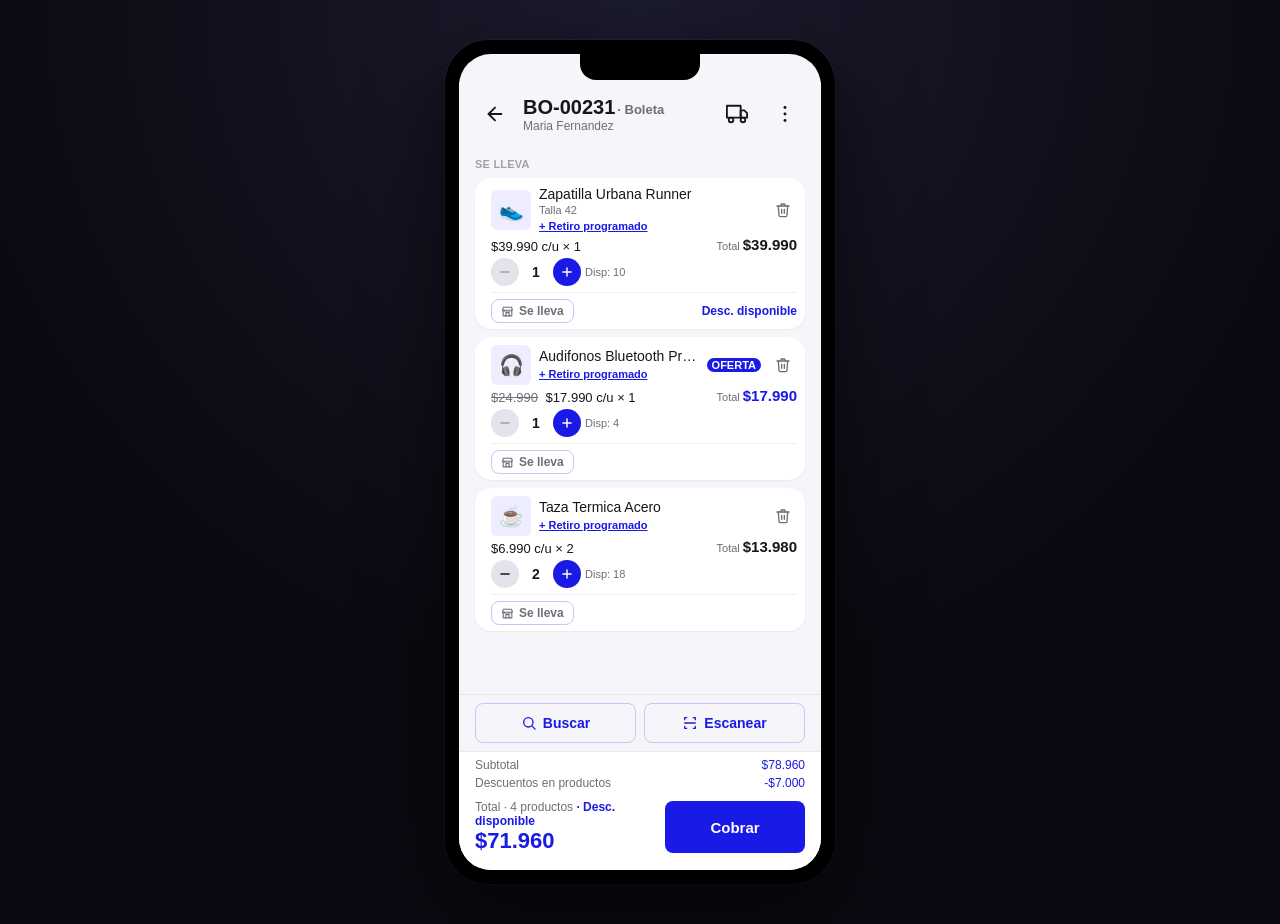
==== carrito.html @ d86844ce "Mockup comercial Mobile One POS — HTML/CSS/JS puro Mockup visual de la app POS para mostrar a client" ====
<!DOCTYPE html>
<html lang="es-CL">
<head>
  <meta charset="UTF-8" />
  <meta name="viewport" content="width=device-width, initial-scale=1, viewport-fit=cover" />
  <title>Mobile One POS — Carrito</title>
  <link rel="stylesheet" href="style.css" />
</head>
<body>
  <div class="phone-frame">
    <div class="app-screen">
      <div class="topbar">
        <button class="icon-btn" id="btn-volver" aria-label="Volver"></button>
        <div class="topbar__titulos">
          <div class="topbar__titulo">
            <span id="titulo-carro"></span>
            <span class="topbar__titulo-extra" id="tipo-documento"></span>
          </div>
          <div class="topbar__subtitulo" id="subtitulo-carro"></div>
        </div>
        <button class="icon-btn" id="btn-envio-rapido" aria-label="Enviar todo a despacho" style="display:none"></button>
        <div class="menu-wrap">
          <button class="icon-btn" aria-label="Mas opciones" id="btn-menu"></button>
          <div class="dropdown-menu" id="dropdown-menu">
            <button class="dropdown-menu__item" id="opt-cambiar-cliente">Cambiar cliente</button>
            <button class="dropdown-menu__item" id="opt-cambiar-documento">Cambiar tipo de documento</button>
            <button class="dropdown-menu__item dropdown-menu__item--danger" id="opt-eliminar-carro">Eliminar carro</button>
          </div>
        </div>
      </div>

      <div class="banner-solo-lectura" id="banner-solo-lectura" style="display:none"></div>

      <div class="contenido" id="lineas-carrito"></div>

      <div class="acciones-fila" id="acciones-fila">
        <button class="btn-outline" id="btn-buscar"><span id="icono-buscar"></span>Buscar</button>
        <button class="btn-outline" id="btn-escanear"><span id="icono-escanear"></span>Escanear</button>
      </div>

      <div class="footer-total" id="footer-total">
        <div class="footer-total__desglose" id="footer-desglose"></div>
        <div class="footer-total__resumen">
          <div>
            <div class="footer-total__label">Total<span id="footer-items"></span><span class="link-promo" id="footer-promo-link" style="display:none"></span></div>
            <div class="footer-total__monto" id="footer-total-monto">$0</div>
          </div>
          <button class="btn-cobrar" id="btn-cobrar">Cobrar</button>
        </div>
      </div>

      <div class="sheet-overlay" id="sheet-overlay">
        <div class="sheet" id="sheet"></div>
      </div>

      <div class="dialog-overlay" id="dialog-overlay">
        <div class="dialog-box" id="dialog-box"></div>
      </div>
    </div>
  </div>

  <script src="data.js"></script>
  <script src="app.js"></script>
  <script>
    document.getElementById("btn-volver").innerHTML = ICONS.back;
    document.getElementById("btn-menu").innerHTML = ICONS.menu;
    document.getElementById("btn-envio-rapido").innerHTML = ICONS.despacho;
    document.getElementById("icono-buscar").outerHTML = ICONS.search;
    document.getElementById("icono-escanear").outerHTML = ICONS.scan;
  </script>
</body>
</html>
---- style.css ----
/* Tokens 1:1 con app/src/main/java/.../core/ui/theme/Color.kt, Dimens.kt, Shape.kt */
:root {
  --azul-primario: #1A1AE6;
  --azul-primario-hover: #0F0FBF;
  --azul-suave: #EDEDFF;
  --azul-borde: #C7C7F5;

  --fondo-app: #F5F5FA;
  --superficie-tarjeta: #FFFFFF;
  --superficie-campo: #E3E3EC;

  --texto-principal: #16161D;
  --texto-secundario: #6E6E7A;
  --texto-deshabilitado: #A0A0AB;

  --verde-fondo: #E3F6E8;
  --verde-texto: #1E7A3C;
  --naranja-fondo: #FFF1DE;
  --naranja-texto: #B25E00;
  --azul-estado-fondo: #E5EDFF;
  --azul-estado-texto: #1A46B8;
  --gris-estado-fondo: #EDEDEF;
  --gris-estado-texto: #6E6E7A;

  --rojo-error: #D32F2F;
  --rojo-error-fondo: #FDEAEA;

  --radio-card: 16px;
  --radio-chip: 8px;

  --espacio-xs: 4px;
  --espacio-s: 8px;
  --espacio-m: 16px;
  --espacio-l: 24px;
  --espacio-xl: 32px;
  --altura-boton: 52px;
}

* { box-sizing: border-box; }

body {
  margin: 0;
  font-family: -apple-system, "Segoe UI", Roboto, "Helvetica Neue", Arial, sans-serif;
  color: var(--texto-principal);
  /* Fondo oscuro del ESCRITORIO — el contenido del telefono adentro mantiene el tema
     claro real de la app, esto solo enmarca la demo para el vendedor. */
  background: radial-gradient(circle at 50% 0%, #1b1b2e 0%, #0a0a12 60%);
  min-height: 100vh;
  display: flex;
  align-items: center;
  justify-content: center;
  padding: 40px 16px;
}

/* ── Marco de telefono (solo escritorio) ─────────────────────────────── */
.phone-frame {
  position: relative;
  width: 390px;
  height: 844px;
  background: #000;
  border-radius: 44px;
  padding: 14px;
  box-shadow: 0 30px 80px rgba(0, 0, 0, 0.6), 0 0 0 1px rgba(255, 255, 255, 0.04);
}

.phone-frame::before {
  content: "";
  position: absolute;
  top: 14px;
  left: 50%;
  transform: translateX(-50%);
  width: 120px;
  height: 26px;
  background: #000;
  border-radius: 0 0 16px 16px;
  z-index: 5;
}

.app-screen {
  position: relative;
  width: 100%;
  height: 100%;
  background: var(--fondo-app);
  border-radius: 32px;
  overflow: hidden;
  display: flex;
  flex-direction: column;
  /* Deja libre el notch decorativo del marco (ver .phone-frame::before) — en mobile
     real no hay notch dibujado, se resetea a 0 en el media query de abajo. */
  padding-top: 28px;
}

/* En mobile real: pantalla completa, sin marco, tal como la app instalada */
@media (max-width: 480px), (max-height: 700px) {
  body { padding: 0; background: var(--fondo-app); }
  .phone-frame {
    width: 100vw;
    height: 100dvh;
    border-radius: 0;
    padding: 0;
    box-shadow: none;
  }
  .phone-frame::before { display: none; }
  .app-screen { border-radius: 0; padding-top: env(safe-area-inset-top, 0); }
}

/* ── Top bar (AppScaffold) ────────────────────────────────────────────── */
.topbar {
  flex: 0 0 auto;
  background: var(--fondo-app);
  padding: var(--espacio-s) var(--espacio-m);
  display: flex;
  align-items: center;
  gap: var(--espacio-s);
  min-height: 64px;
}

.topbar__volver {
  background: none;
  border: none;
  padding: 6px;
  margin-left: -6px;
  cursor: pointer;
  color: var(--texto-principal);
  display: flex;
  border-radius: 999px;
}
.topbar__volver:hover { background: rgba(0,0,0,0.06); }

.topbar__titulos { flex: 1; min-width: 0; }
.topbar__titulo {
  font-size: 20px;
  font-weight: 600;
  line-height: 1.2;
  display: flex;
  align-items: baseline;
  gap: 2px;
  white-space: nowrap;
  overflow: hidden;
  text-overflow: ellipsis;
}
.topbar__titulo-extra { font-size: 13px; color: var(--texto-secundario); }
.topbar__subtitulo {
  font-size: 12px;
  color: var(--texto-secundario);
  white-space: nowrap;
  overflow: hidden;
  text-overflow: ellipsis;
}

.icon-btn {
  background: none;
  border: none;
  cursor: pointer;
  color: var(--texto-principal);
  width: 40px;
  height: 40px;
  border-radius: 999px;
  display: flex;
  align-items: center;
  justify-content: center;
  flex: 0 0 auto;
}
.icon-btn:hover { background: rgba(0,0,0,0.06); }
.icon-btn svg { width: 22px; height: 22px; }

/* ── Buscador (lista de carros) ───────────────────────────────────────── */
.buscador {
  margin: 0 var(--espacio-m) var(--espacio-s);
  display: flex;
  align-items: center;
  gap: var(--espacio-s);
  background: var(--superficie-campo);
  border-radius: var(--radio-chip);
  padding: 12px var(--espacio-m);
}
.buscador svg { width: 18px; height: 18px; color: var(--texto-secundario); flex: 0 0 auto; }
.buscador input {
  border: none;
  background: none;
  outline: none;
  font-size: 15px;
  color: var(--texto-principal);
  width: 100%;
}
.buscador input::placeholder { color: var(--texto-secundario); }

/* ── Contenido scrollable ─────────────────────────────────────────────── */
.contenido {
  flex: 1 1 auto;
  overflow-y: auto;
  padding: var(--espacio-s) var(--espacio-m) var(--espacio-m);
  display: flex;
  flex-direction: column;
  gap: var(--espacio-s);
  -webkit-overflow-scrolling: touch;
}

.separador-seccion {
  font-size: 11px;
  font-weight: 600;
  color: var(--texto-deshabilitado);
  text-transform: uppercase;
  letter-spacing: 0.02em;
  margin-top: var(--espacio-xs);
}

/* ── Tarjeta carro (lista) ────────────────────────────────────────────── */
.tarjeta-carro {
  background: var(--superficie-tarjeta);
  border-radius: var(--radio-card);
  padding: var(--espacio-m);
  box-shadow: 0 1px 2px rgba(22, 22, 29, 0.06);
  cursor: pointer;
  display: flex;
  flex-direction: column;
  gap: 6px;
}
.tarjeta-carro:active { transform: scale(0.99); }

.tarjeta-carro__fila-top {
  display: flex;
  justify-content: space-between;
  align-items: center;
  gap: var(--espacio-s);
}
.tarjeta-carro__numero { font-size: 16px; font-weight: 600; }
.chip-estado {
  font-size: 11px;
  font-weight: 700;
  padding: 3px 9px;
  border-radius: var(--radio-chip);
  white-space: nowrap;
}
.tarjeta-carro__cliente { font-size: 13px; color: var(--texto-secundario); }
.tarjeta-carro__fila-bottom {
  display: flex;
  justify-content: space-between;
  align-items: center;
  margin-top: 2px;
}
.tarjeta-carro__items { font-size: 12px; color: var(--texto-secundario); }
.tarjeta-carro__total { font-size: 17px; font-weight: 700; color: var(--azul-primario); }

/* ── FAB ──────────────────────────────────────────────────────────────── */
.fab {
  position: absolute;
  right: var(--espacio-m);
  bottom: var(--espacio-l);
  background: var(--azul-primario);
  color: #fff;
  border: none;
  border-radius: 16px;
  padding: 14px 20px;
  font-size: 15px;
  font-weight: 600;
  display: flex;
  align-items: center;
  gap: var(--espacio-s);
  box-shadow: 0 6px 16px rgba(26, 26, 230, 0.35);
  cursor: pointer;
}
.fab svg { width: 20px; height: 20px; }
.fab:active { background: var(--azul-primario-hover); }

/* ── Estado vacio / error ─────────────────────────────────────────────── */
.estado-vacio {
  flex: 1;
  display: flex;
  flex-direction: column;
  align-items: center;
  justify-content: center;
  text-align: center;
  padding: var(--espacio-xl);
  gap: var(--espacio-xs);
  color: var(--texto-secundario);
}
.estado-vacio__icono { margin-bottom: var(--espacio-s); opacity: 0.6; color: var(--texto-secundario); }
.estado-vacio__icono svg { width: 40px; height: 40px; }
.estado-vacio__titulo { font-size: 17px; font-weight: 600; color: var(--texto-principal); }
.estado-vacio__detalle { font-size: 13px; max-width: 260px; }

/* ── Botones acciones (buscar / escanear) ────────────────────────────── */
.acciones-fila {
  display: flex;
  gap: var(--espacio-s);
  padding: var(--espacio-s) var(--espacio-m);
  border-top: 1px solid rgba(0,0,0,0.06);
}
.btn-outline {
  flex: 1;
  height: 40px;
  border-radius: var(--radio-chip);
  border: 1px solid var(--azul-borde);
  background: none;
  color: var(--azul-primario);
  font-size: 14px;
  font-weight: 600;
  display: flex;
  align-items: center;
  justify-content: center;
  gap: 6px;
  cursor: pointer;
}
.btn-outline svg { width: 16px; height: 16px; }
.btn-outline:active { background: var(--azul-suave); }

/* ── Tarjeta linea (producto en carrito) ─────────────────────────────── */
.tarjeta-linea {
  background: var(--superficie-tarjeta);
  border-radius: var(--radio-card);
  padding: var(--espacio-s) var(--espacio-s) 6px var(--espacio-m);
  box-shadow: 0 1px 2px rgba(22, 22, 29, 0.06);
}
.tarjeta-linea__fila1 {
  display: flex;
  align-items: center;
  gap: var(--espacio-s);
}
.tarjeta-linea__img {
  width: 40px;
  height: 40px;
  border-radius: 6px;
  background: var(--azul-suave);
  display: flex;
  align-items: center;
  justify-content: center;
  font-size: 20px;
  flex: 0 0 auto;
}
.tarjeta-linea__info { flex: 1; min-width: 0; }
.tarjeta-linea__nombre {
  font-size: 14px;
  white-space: nowrap;
  overflow: hidden;
  text-overflow: ellipsis;
}
.tarjeta-linea__chip-um {
  display: inline-block;
  margin-top: 3px;
  font-size: 11px;
  background: var(--azul-estado-fondo);
  color: var(--azul-estado-texto);
  padding: 1px 5px;
  border-radius: 8px;
}
.tarjeta-linea__variante {
  font-size: 11px;
  color: var(--texto-secundario);
  margin-top: 2px;
  white-space: nowrap;
  overflow: hidden;
  text-overflow: ellipsis;
}
.chip-oferta {
  font-size: 11px;
  font-weight: 700;
  background: var(--azul-primario);
  color: #fff;
  padding: 1px 5px;
  border-radius: 8px;
  flex: 0 0 auto;
}
.btn-eliminar {
  background: none;
  border: none;
  color: var(--texto-secundario);
  cursor: pointer;
  padding: 6px;
  flex: 0 0 auto;
  display: flex;
}
.btn-eliminar svg { width: 16px; height: 16px; }

.tarjeta-linea__fila2 {
  display: flex;
  justify-content: space-between;
  align-items: flex-end;
  margin-top: 2px;
  gap: var(--espacio-s);
}
.tarjeta-linea__precio {
  font-size: 13px;
  color: var(--texto-principal);
  min-width: 0;
}
.tarjeta-linea__precio del { color: var(--texto-secundario); margin-right: 4px; }
.tarjeta-linea__totales { text-align: right; white-space: nowrap; }
.tarjeta-linea__totales .label { font-size: 11px; color: var(--texto-secundario); margin-right: 3px; }
.tarjeta-linea__subtotal { font-size: 15px; font-weight: 700; }
.tarjeta-linea__subtotal--oferta { color: var(--azul-primario); }

.tarjeta-linea__fila3 {
  display: flex;
  align-items: center;
  margin-top: 4px;
  gap: var(--espacio-xs);
}

.stepper { display: flex; align-items: center; gap: 6px; }
.stepper button {
  width: 28px;
  height: 28px;
  border-radius: 999px;
  border: none;
  cursor: pointer;
  display: flex;
  align-items: center;
  justify-content: center;
}
.stepper button svg { width: 14px; height: 14px; }
.stepper__menos { background: var(--superficie-campo); color: var(--texto-principal); }
.stepper__menos:disabled { color: var(--texto-deshabilitado); cursor: not-allowed; }
.stepper__mas { background: var(--azul-primario); color: #fff; }
.stepper__mas:disabled { background: var(--superficie-campo); color: var(--texto-deshabilitado); cursor: not-allowed; }
.stepper__num { min-width: 22px; text-align: center; font-size: 14px; font-weight: 600; }

.disp-stock { font-size: 11px; color: var(--texto-secundario); }
.disp-stock--agotado { color: var(--rojo-error); }

/* ── Footer total / cobrar ────────────────────────────────────────────── */
.footer-total {
  flex: 0 0 auto;
  border-top: 1px solid rgba(0,0,0,0.08);
  background: var(--superficie-tarjeta);
}
.footer-total__desglose {
  padding: var(--espacio-xs) var(--espacio-m) 0;
}
.footer-total__linea-desc {
  display: flex;
  justify-content: space-between;
  font-size: 12px;
  color: var(--texto-secundario);
  padding: 2px 0;
}
.footer-total__linea-desc span:last-child { color: var(--azul-primario); }
.footer-total__resumen {
  display: flex;
  justify-content: space-between;
  align-items: center;
  padding: var(--espacio-s) var(--espacio-m) var(--espacio-m);
  gap: var(--espacio-m);
}
.footer-total__label { font-size: 12px; color: var(--texto-secundario); }
.footer-total__monto { font-size: 22px; font-weight: 700; color: var(--azul-primario); }
.btn-cobrar {
  width: 140px;
  height: var(--altura-boton);
  border-radius: var(--radio-chip);
  border: none;
  background: var(--azul-primario);
  color: #fff;
  font-size: 15px;
  font-weight: 700;
  cursor: pointer;
  flex: 0 0 auto;
  display: flex;
  align-items: center;
  justify-content: center;
  gap: var(--espacio-s);
}
.btn-cobrar:disabled { background: var(--superficie-campo); color: var(--texto-deshabilitado); cursor: not-allowed; }
.btn-cobrar:not(:disabled):active { background: var(--azul-primario-hover); }

/* ── Sheet agregar producto ───────────────────────────────────────────── */
.sheet-overlay {
  position: absolute;
  inset: 0;
  background: rgba(0, 0, 0, 0.45);
  display: flex;
  align-items: flex-end;
  z-index: 20;
  opacity: 0;
  pointer-events: none;
  transition: opacity 0.2s ease;
}
.sheet-overlay.abierto { opacity: 1; pointer-events: auto; }

.sheet {
  width: 100%;
  max-height: 78%;
  background: var(--superficie-tarjeta);
  border-radius: 20px 20px 0 0;
  padding: var(--espacio-m);
  display: flex;
  flex-direction: column;
  overflow-y: auto;
  overscroll-behavior: contain;
  transform: translateY(100%);
  transition: transform 0.25s ease;
}
.sheet-overlay.abierto .sheet { transform: translateY(0); }

.sheet__handle {
  width: 36px;
  height: 4px;
  border-radius: 2px;
  background: var(--superficie-campo);
  margin: 0 auto var(--espacio-s);
}
.sheet__titulo { font-size: 17px; font-weight: 600; }
.sheet__detalle { font-size: 13px; color: var(--texto-secundario); margin-top: 2px; margin-bottom: var(--espacio-s); }
.sheet__buscador {
  background: var(--superficie-campo);
  border-radius: var(--radio-chip);
  display: flex;
  align-items: center;
  gap: var(--espacio-s);
  padding: 10px var(--espacio-m);
  margin-bottom: var(--espacio-s);
}
.sheet__buscador svg { width: 16px; height: 16px; color: var(--texto-secundario); }
.sheet__buscador input { border: none; background: none; outline: none; width: 100%; font-size: 14px; }

.sheet__lista { overflow-y: auto; display: flex; flex-direction: column; flex: 1 1 auto; min-height: 0; }
.sheet__item {
  display: flex;
  align-items: center;
  gap: var(--espacio-s);
  padding: 10px 0;
  border-bottom: 1px solid rgba(0,0,0,0.06);
}
.sheet__item:last-child { border-bottom: none; }
.sheet__item-info { flex: 1; min-width: 0; }
.sheet__item-nombre { font-size: 14px; white-space: nowrap; overflow: hidden; text-overflow: ellipsis; }
.sheet__item-detalle { font-size: 12px; color: var(--texto-secundario); }
.sheet__item-agregar {
  width: 32px;
  height: 32px;
  border-radius: 999px;
  border: none;
  background: var(--azul-primario);
  color: #fff;
  display: flex;
  align-items: center;
  justify-content: center;
  cursor: pointer;
  flex: 0 0 auto;
}
.sheet__item-agregar:disabled { background: var(--superficie-campo); color: var(--texto-deshabilitado); }
.sheet__item-agregar svg { width: 16px; height: 16px; }

/* ── Toast simple ─────────────────────────────────────────────────────── */
.toast {
  position: absolute;
  left: 50%;
  bottom: 24px;
  transform: translate(-50%, 12px);
  background: #16161D;
  color: #fff;
  padding: 10px 18px;
  border-radius: 10px;
  font-size: 13px;
  opacity: 0;
  transition: opacity 0.2s ease, transform 0.2s ease;
  pointer-events: none;
  z-index: 30;
  max-width: 85%;
  text-align: center;
}
.toast.visible { opacity: 1; transform: translate(-50%, 0); }

/* ── Icono activo (envio rapido cuando todo esta en despacho) ────────── */
.icon-btn--activo { color: var(--azul-primario); }

/* ── Menu desplegable (⋮) ─────────────────────────────────────────────── */
.menu-wrap { position: relative; }
.dropdown-menu {
  position: absolute;
  top: 42px;
  right: 0;
  background: var(--superficie-tarjeta);
  border-radius: 10px;
  box-shadow: 0 8px 24px rgba(0, 0, 0, 0.18);
  display: flex;
  flex-direction: column;
  min-width: 200px;
  padding: 6px 0;
  opacity: 0;
  transform: translateY(-6px);
  pointer-events: none;
  transition: opacity 0.15s ease, transform 0.15s ease;
  z-index: 15;
}
.dropdown-menu.abierto { opacity: 1; transform: translateY(0); pointer-events: auto; }
.dropdown-menu__item {
  border: none;
  background: none;
  text-align: left;
  padding: 11px 16px;
  font-size: 14px;
  color: var(--texto-principal);
  cursor: pointer;
}
.dropdown-menu__item:hover { background: var(--fondo-app); }
.dropdown-menu__item--danger { color: var(--rojo-error); }

/* ── Banner solo lectura ──────────────────────────────────────────────── */
.banner-solo-lectura {
  margin: 0 var(--espacio-m) var(--espacio-s);
  padding: 10px var(--espacio-m);
  background: var(--gris-estado-fondo);
  color: var(--gris-estado-texto);
  border-radius: var(--radio-chip);
  font-size: 12px;
  font-weight: 600;
}

/* ── Tarjeta linea: extras (despacho tint, fila4, links) ─────────────── */
.tarjeta-linea--despacho { background: var(--azul-suave); }
.tarjeta-linea__fila4 {
  display: flex;
  align-items: center;
  justify-content: space-between;
  margin-top: 6px;
  padding-top: 6px;
  border-top: 1px solid rgba(0, 0, 0, 0.06);
}
.chip-toggle {
  border: 1px solid var(--azul-borde);
  background: none;
  color: var(--texto-secundario);
  font-size: 12px;
  font-weight: 600;
  padding: 4px 9px;
  border-radius: var(--radio-chip);
  cursor: pointer;
  display: inline-flex;
  align-items: center;
  gap: 5px;
}
.chip-toggle svg { width: 13px; height: 13px; flex: 0 0 auto; }
.chip-toggle--activo { background: var(--azul-primario); color: #fff; border-color: var(--azul-primario); }
.link-promo {
  border: none;
  background: none;
  color: var(--azul-primario);
  font-size: 12px;
  font-weight: 600;
  cursor: pointer;
  padding: 0;
}
.link-inline {
  border: none;
  background: none;
  color: var(--azul-primario);
  font-size: 11px;
  font-weight: 600;
  cursor: pointer;
  padding: 0;
  text-decoration: underline;
  flex: 0 0 auto;
  white-space: nowrap;
}
.tarjeta-linea__envio {
  display: flex;
  align-items: flex-start;
  gap: 4px;
  margin-top: 2px;
}
.tarjeta-linea__envio-info { flex: 1; min-width: 0; }
.tarjeta-linea__envio-texto {
  font-size: 11px;
  color: var(--texto-secundario);
  white-space: nowrap;
  overflow: hidden;
  text-overflow: ellipsis;
}
/* Tipo/fecha/horario/receptor — a diferencia de envio-texto (linea de la
   direccion, larga y truncable) esta info es corta y critica, nunca se
   corta con "..." (bug real: quedaba invisible detras del ellipsis). */
.tarjeta-linea__envio-detalle {
  font-size: 11px;
  color: var(--texto-secundario);
  margin-top: 1px;
}
.tarjeta-linea__envio .link-inline { margin-top: 1px; }

/* ── Inputs dentro del sheet (direccion, tipo documento) ──────────────── */
.sheet__input {
  width: 100%;
  border: 1px solid var(--azul-borde);
  background: var(--superficie-campo);
  border-radius: var(--radio-chip);
  padding: 11px var(--espacio-s);
  font-size: 14px;
  outline: none;
}
.sheet__header-row {
  display: flex;
  align-items: center;
  justify-content: space-between;
  gap: var(--espacio-s);
}

/* ── Dialogo centrado (AlertDialog) — solo Eliminar carro y Monto giftcard,
     igual que en la app real ──────────────────────────────────────────── */
.dialog-overlay {
  position: absolute;
  inset: 0;
  background: rgba(0, 0, 0, 0.45);
  display: flex;
  align-items: center;
  justify-content: center;
  z-index: 25;
  opacity: 0;
  pointer-events: none;
  transition: opacity 0.2s ease;
  padding: var(--espacio-l);
}
.dialog-overlay.abierto { opacity: 1; pointer-events: auto; }
.dialog-box {
  width: 100%;
  max-width: 320px;
  background: var(--superficie-tarjeta);
  border-radius: 20px;
  padding: var(--espacio-m);
  transform: scale(0.94);
  transition: transform 0.2s ease;
}
.dialog-overlay.abierto .dialog-box { transform: scale(1); }
.dialog-box__titulo { font-size: 17px; font-weight: 700; margin-bottom: 6px; }
.dialog-box__texto { font-size: 13px; color: var(--texto-secundario); line-height: 1.4; }
.dialog-box__input {
  width: 100%;
  border: 1px solid var(--azul-borde);
  background: var(--superficie-campo);
  border-radius: var(--radio-chip);
  padding: 11px var(--espacio-s);
  font-size: 14px;
  outline: none;
  margin-top: var(--espacio-s);
}
.dialog-box__acciones {
  display: flex;
  gap: var(--espacio-s);
  margin-top: var(--espacio-m);
}

/* ── Sheet: subtitulos y filas de radio (usadas en varios sheets) ─────── */
.sheet__subtitulo {
  font-size: 12px;
  font-weight: 600;
  color: var(--texto-secundario);
  margin: var(--espacio-s) 0 4px;
}
.sheet__nueva-direccion { margin-top: var(--espacio-s); }
.radio-row {
  display: flex;
  align-items: center;
  gap: var(--espacio-s);
  padding: 10px 0;
  border-bottom: 1px solid rgba(0, 0, 0, 0.06);
  cursor: pointer;
  font-size: 14px;
}
.radio-row:last-child { border-bottom: none; }
.radio-dot {
  width: 18px;
  height: 18px;
  border-radius: 999px;
  border: 2px solid var(--azul-borde);
  flex: 0 0 auto;
  position: relative;
}
.radio-dot--activo { border-color: var(--azul-primario); }
.radio-dot--activo::after {
  content: "";
  position: absolute;
  inset: 3px;
  border-radius: 999px;
  background: var(--azul-primario);
}

/* ── Swatch de color (selector de variante) ───────────────────────────── */
.swatch {
  width: 22px;
  height: 22px;
  border-radius: 999px;
  border: 2px solid rgba(0, 0, 0, 0.15);
  flex: 0 0 auto;
}
.swatch--sm { width: 12px; height: 12px; border-width: 1px; }
.swatch--sel { box-shadow: 0 0 0 2px var(--superficie-tarjeta), 0 0 0 4px var(--azul-primario); }
.radio-row--agotado { opacity: 0.45; cursor: not-allowed; }

/* ── Calendario horizontal (sheet de retiro en tienda) ────────────────── */
.calendario-horario {
  display: flex;
  gap: var(--espacio-s);
  overflow-x: auto;
  padding: 4px 2px 10px;
  margin-top: var(--espacio-xs);
  -webkit-overflow-scrolling: touch;
}
.calendario-horario__dia {
  flex: 0 0 auto;
  width: 64px;
  display: flex;
  flex-direction: column;
  gap: 6px;
}
.calendario-horario__dia-header {
  display: flex;
  flex-direction: column;
  align-items: center;
  padding-bottom: 6px;
  margin-bottom: 2px;
  border-bottom: 2px solid var(--azul-borde);
  line-height: 1.15;
}
.calendario-horario__dia-letra { font-size: 11px; font-weight: 700; color: var(--texto-secundario); text-transform: uppercase; }
.calendario-horario__dia-num { font-size: 16px; font-weight: 700; color: var(--texto-principal); }
.calendario-horario__slot {
  flex: 0 0 auto;
  min-width: 64px;
  border: 1px solid var(--azul-borde);
  background: var(--superficie-tarjeta);
  border-radius: var(--radio-chip);
  padding: 8px 2px;
  font-size: 11px;
  font-weight: 600;
  line-height: 1.3;
  color: var(--texto-principal);
  cursor: pointer;
  text-align: center;
}
.calendario-horario__slot--activo { background: var(--azul-primario); color: #fff; border-color: var(--azul-primario); }

/* ── Pantalla Cobro ────────────────────────────────────────────────────── */
.card {
  background: var(--superficie-tarjeta);
  border-radius: var(--radio-card);
  padding: var(--espacio-m);
  box-shadow: 0 1px 2px rgba(22, 22, 29, 0.06);
}
.fila-resumen { display: flex; justify-content: space-between; padding: 3px 0; font-size: 13px; }
.fila-resumen span:first-child { color: var(--texto-secundario); }
.fila-resumen--total {
  font-size: 16px; font-weight: 700; padding-top: var(--espacio-xs);
  border-top: 1px solid rgba(0, 0, 0, 0.06); margin-top: var(--espacio-xs);
}
.fila-resumen--total span:last-child { color: var(--azul-primario); }
.fila-resumen--pendiente span { color: var(--rojo-error); font-size: 12px; }

.banner-credito {
  display: flex; align-items: center; justify-content: space-between; gap: var(--espacio-s);
  background: var(--verde-fondo); color: var(--verde-texto);
  border-radius: var(--radio-chip); padding: 10px 12px; margin-top: var(--espacio-xs);
}
.banner-credito__label { font-size: 12px; font-weight: 600; }
.banner-credito__monto { font-size: 15px; font-weight: 700; }

.seccion-label {
  font-size: 12px; font-weight: 600; color: var(--texto-secundario);
  margin-top: var(--espacio-m); margin-bottom: var(--espacio-xs);
}

.icono-medio {
  width: 36px; height: 36px; border-radius: 999px;
  background: var(--azul-suave); color: var(--azul-primario);
  display: flex; align-items: center; justify-content: center;
  font-size: 13px; font-weight: 700; flex: 0 0 auto;
}
.icono-medio--sm { width: 28px; height: 28px; font-size: 11px; }

.linea-pago {
  display: flex; align-items: center; gap: var(--espacio-s);
  background: var(--superficie-tarjeta); border-radius: var(--radio-card);
  padding: var(--espacio-s) var(--espacio-m);
  box-shadow: 0 1px 2px rgba(22, 22, 29, 0.06);
}
.linea-pago__info { flex: 1; min-width: 0; }
.linea-pago__medio { font-size: 14px; }
.linea-pago__monto { font-size: 12px; color: var(--texto-secundario); }
.linea-pago__vuelto { font-size: 11px; color: var(--azul-primario); font-weight: 600; }
.linea-pago__estado { font-size: 11px; font-weight: 700; }
.linea-pago__estado--aprobado { color: var(--verde-texto); }
.linea-pago__acciones { display: flex; align-items: center; gap: 2px; }

/* Fila de pago dentro de la boleta (documento.html) — sin sombra de tarjeta,
   con separador entre filas en vez del padding parejo pensado para el
   mosaico de cobro (con voucher de 2 lineas se veia descuadrado). */
.linea-pago--compacta {
  background: none;
  box-shadow: none;
  border-radius: 0;
  padding: 10px 0;
  border-bottom: 1px solid rgba(0, 0, 0, 0.06);
}
.linea-pago--compacta:last-child { border-bottom: none; }

.mosaico-fila { display: flex; gap: var(--espacio-s); }
.mosaico-medio {
  flex: 0 0 auto; width: 100px; aspect-ratio: 1;
  background: var(--superficie-tarjeta); border: 1px solid var(--azul-borde);
  border-radius: var(--radio-card);
  display: flex; flex-direction: column; align-items: center; justify-content: center;
  gap: 6px; cursor: pointer;
}
.mosaico-medio:active { background: var(--azul-suave); }
.mosaico-medio span:last-child { font-size: 12px; font-weight: 600; text-align: center; }

.banner-error {
  background: var(--rojo-error-fondo); color: var(--rojo-error);
  border-radius: var(--radio-chip); padding: var(--espacio-s) var(--espacio-m); font-size: 13px;
}

/* ── Spinner generico (boton cobrar, linea procesando, generando doc) ──── */
.spinner {
  width: 18px; height: 18px; border: 2.5px solid rgba(255, 255, 255, 0.35);
  border-top-color: #fff; border-radius: 999px; animation: girar 0.7s linear infinite; flex: 0 0 auto;
}
.spinner--oscuro { border-color: var(--azul-borde); border-top-color: var(--azul-primario); }
.spinner--grande { width: 44px; height: 44px; border-width: 4px; }
@keyframes girar { to { transform: rotate(360deg); } }

/* ── Pantalla Documento (boleta) ──────────────────────────────────────── */
.documento-check {
  display: flex; flex-direction: column; align-items: center; text-align: center;
  padding: var(--espacio-xl) var(--espacio-m) var(--espacio-m);
}
.documento-check__icono { width: 72px; height: 72px; color: var(--verde-texto); }
.documento-check__titulo { font-size: 20px; font-weight: 700; margin-top: var(--espacio-s); }
.documento-check__numero { font-size: 13px; color: var(--texto-secundario); }

.documento-generando {
  flex: 1; display: flex; flex-direction: column; align-items: center; justify-content: center;
  gap: var(--espacio-m); color: var(--texto-secundario); font-size: 14px;
}

.fila-linea-producto { display: flex; justify-content: space-between; gap: var(--espacio-s); padding: 4px 0; }
.fila-linea-producto__nombre { font-size: 14px; }
.fila-linea-producto__detalle { font-size: 12px; color: var(--texto-secundario); }
.fila-linea-producto__monto { font-size: 14px; white-space: nowrap; }

.documento-footer {
  flex: 0 0 auto; border-top: 1px solid rgba(0, 0, 0, 0.08);
  background: var(--superficie-tarjeta); padding: var(--espacio-m);
  display: flex; flex-direction: column; gap: var(--espacio-s);
}
.documento-footer__fila { display: flex; gap: var(--espacio-s); }
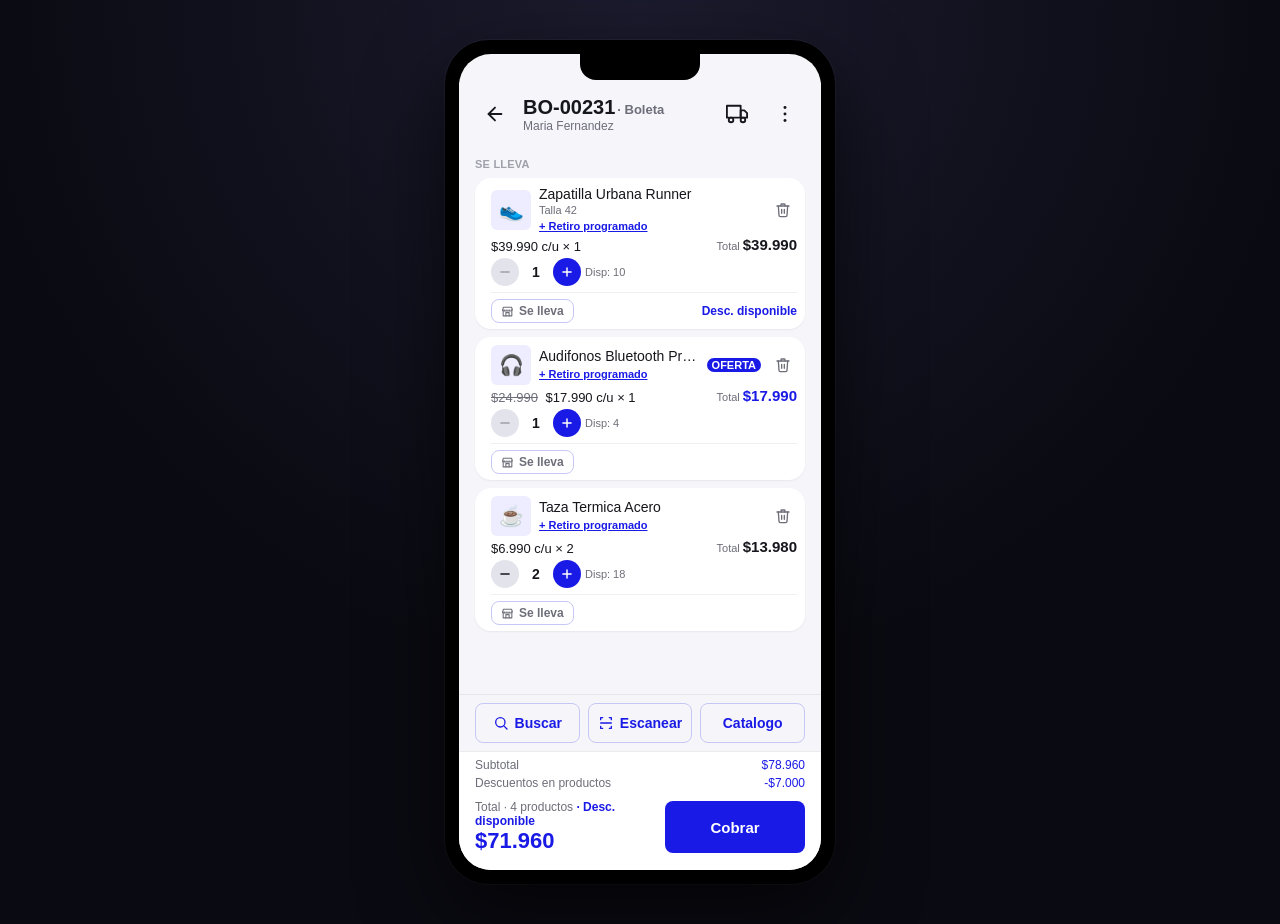
==== commit 7b7e7347: "Catalogo de productos y ficha tipo e-commerce con carrusel Co-Authored-By: Claude Opus 5.5 (1M conte" ====
--- a/carrito.html
+++ b/carrito.html
@@ -36,6 +36,7 @@
       <div class="acciones-fila" id="acciones-fila">
         <button class="btn-outline" id="btn-buscar"><span id="icono-buscar"></span>Buscar</button>
         <button class="btn-outline" id="btn-escanear"><span id="icono-escanear"></span>Escanear</button>
+        <button class="btn-outline" id="btn-catalogo">Catalogo</button>
       </div>
 
       <div class="footer-total" id="footer-total">
--- a/style.css
+++ b/style.css
@@ -45,7 +45,13 @@
   /* Fondo oscuro del ESCRITORIO — el contenido del telefono adentro mantiene el tema
      claro real de la app, esto solo enmarca la demo para el vendedor. */
   background: radial-gradient(circle at 50% 0%, #1b1b2e 0%, #0a0a12 60%);
+  /* 100vh incluye el area tapada por la barra del navegador movil cuando esta
+     desplegada — no coincide con el 100dvh de .phone-frame de abajo, y ese
+     desfase generaba un espacio vacio grande arriba (body mas alto que el
+     frame, centrado con flex). 100dvh como fallback-mejorado: navegadores
+     viejos sin soporte se quedan con el 100vh de arriba. */
   min-height: 100vh;
+  min-height: 100dvh;
   display: flex;
   align-items: center;
   justify-content: center;
@@ -101,7 +107,14 @@
     box-shadow: none;
   }
   .phone-frame::before { display: none; }
-  .app-screen { border-radius: 0; padding-top: env(safe-area-inset-top, 0); }
+  /* padding-bottom reserva el area del home indicator (iOS) / barra de
+     gestos (Android) — sin esto el footer con el boton Cobrar/Confirmar
+     quedaba tapado por esa franja en varios telefonos. */
+  .app-screen {
+    border-radius: 0;
+    padding-top: env(safe-area-inset-top, 0);
+    padding-bottom: env(safe-area-inset-bottom, 0);
+  }
 }
 
 /* ── Top bar (AppScaffold) ────────────────────────────────────────────── */
@@ -262,6 +275,41 @@
 }
 .fab svg { width: 20px; height: 20px; }
 .fab:active { background: var(--azul-primario-hover); }
+
+/* ── Selector de cliente (nuevo carro) y ficha de cliente ─────────────── */
+.cliente-row {
+  display: flex;
+  align-items: center;
+  gap: var(--espacio-s);
+  padding: 10px 0;
+  border-bottom: 1px solid rgba(0, 0, 0, 0.06);
+}
+.cliente-row:last-child { border-bottom: none; }
+.cliente-row--seleccionable { cursor: pointer; }
+.cliente-avatar {
+  width: 40px;
+  height: 40px;
+  border-radius: 999px;
+  background: var(--azul-suave);
+  color: var(--azul-primario);
+  display: flex;
+  align-items: center;
+  justify-content: center;
+  flex: 0 0 auto;
+  border: none;
+  padding: 0;
+  cursor: pointer;
+}
+.cliente-avatar svg { width: 20px; height: 20px; }
+.cliente-avatar--generico { background: var(--superficie-campo); color: var(--texto-secundario); cursor: default; }
+.cliente-avatar--grande { width: 56px; height: 56px; }
+.cliente-avatar--grande svg { width: 28px; height: 28px; }
+.cliente-row__info { flex: 1; min-width: 0; }
+.cliente-row__info--click { cursor: pointer; }
+.cliente-row__nombre { font-size: 14px; font-weight: 600; }
+.cliente-row__detalle { font-size: 12px; color: var(--texto-secundario); }
+.cliente-ficha__nombre { font-size: 17px; font-weight: 700; }
+.cliente-ficha__rut { font-size: 13px; color: var(--texto-secundario); }
 
 /* ── Estado vacio / error ─────────────────────────────────────────────── */
 .estado-vacio {
@@ -389,6 +437,7 @@
 .tarjeta-linea__totales .label { font-size: 11px; color: var(--texto-secundario); margin-right: 3px; }
 .tarjeta-linea__subtotal { font-size: 15px; font-weight: 700; }
 .tarjeta-linea__subtotal--oferta { color: var(--azul-primario); }
+.tarjeta-linea__despacho-costo { font-size: 11px; color: var(--azul-primario); font-weight: 600; margin-top: 1px; }
 
 .tarjeta-linea__fila3 {
   display: flex;
@@ -674,6 +723,7 @@
   font-size: 11px;
   color: var(--texto-secundario);
   margin-top: 1px;
+  white-space: nowrap;
 }
 .tarjeta-linea__envio .link-inline { margin-top: 1px; }
 
@@ -941,3 +991,82 @@
   display: flex; flex-direction: column; gap: var(--espacio-s);
 }
 .documento-footer__fila { display: flex; gap: var(--espacio-s); }
+
+/* ── Catalogo (grilla) y ficha de producto ────────────────────────────── */
+a.dropdown-menu__item { display: block; text-decoration: none; color: inherit; }
+.catalogo-grid { display: grid; grid-template-columns: repeat(2, minmax(0, 1fr)); gap: var(--espacio-s); }
+.catalogo-card {
+  display: flex; flex-direction: column; gap: 4px;
+  background: var(--superficie-tarjeta); border-radius: var(--radio-card);
+  padding: var(--espacio-s); text-decoration: none; color: inherit;
+  box-shadow: 0 1px 2px rgba(22, 22, 29, 0.06);
+}
+.catalogo-card__img {
+  position: relative; aspect-ratio: 1; border-radius: 10px; overflow: hidden;
+  background: var(--azul-suave); display: flex; align-items: center; justify-content: center; font-size: 44px;
+}
+.catalogo-card__img img { width: 100%; height: 100%; object-fit: cover; }
+.catalogo-card__dcto { position: absolute; top: 6px; left: 6px; }
+.catalogo-card__nombre { font-size: 13px; line-height: 1.25; display: -webkit-box; -webkit-line-clamp: 2; -webkit-box-orient: vertical; overflow: hidden; min-height: 2.5em; }
+.catalogo-card__precio { font-size: 14px; font-weight: 700; color: var(--azul-primario); }
+.catalogo-card__precio s, .ficha__precio s { font-size: 0.8em; font-weight: 400; color: var(--texto-secundario); }
+.catalogo-card__colores { display: flex; gap: 4px; }
+
+.ficha { gap: var(--espacio-m); }
+.carrusel { position: relative; border-radius: var(--radio-card); overflow: hidden; background: var(--azul-suave); flex: 0 0 auto; }
+.carrusel__pista { display: flex; overflow-x: auto; scroll-snap-type: x mandatory; scrollbar-width: none; }
+.carrusel__pista::-webkit-scrollbar { display: none; }
+.carrusel__slide {
+  flex: 0 0 100%; aspect-ratio: 4 / 3; scroll-snap-align: center;
+  display: flex; align-items: center; justify-content: center; font-size: 96px;
+}
+.carrusel__slide img { width: 100%; height: 100%; object-fit: cover; }
+.carrusel__flecha {
+  position: absolute; top: 50%; transform: translateY(-50%);
+  width: 32px; height: 32px; border-radius: 999px; border: none; cursor: pointer;
+  background: rgba(255, 255, 255, 0.85); color: var(--texto-principal);
+  display: flex; align-items: center; justify-content: center; padding: 0;
+}
+.carrusel__flecha svg { width: 16px; height: 16px; }
+.carrusel__flecha--izq { left: 8px; }
+.carrusel__flecha--der { right: 8px; }
+.carrusel__flecha--der svg { transform: rotate(180deg); }
+.carrusel__contador {
+  position: absolute; bottom: 8px; right: 8px; font-size: 11px; color: #fff;
+  background: rgba(22, 22, 29, 0.6); padding: 2px 8px; border-radius: 999px;
+}
+.carrusel__dcto { position: absolute; top: 8px; left: 8px; font-size: 13px; padding: 2px 8px; }
+.carrusel__miniaturas { display: flex; gap: 6px; overflow-x: auto; flex: 0 0 auto; margin-top: calc(-1 * var(--espacio-s)); }
+.carrusel__mini {
+  flex: 0 0 52px; height: 52px; padding: 0; border-radius: 8px; overflow: hidden; cursor: pointer;
+  border: 2px solid transparent; background: var(--azul-suave); font-size: 22px; opacity: 0.6;
+}
+.carrusel__mini img { width: 100%; height: 100%; object-fit: cover; display: block; }
+.carrusel__mini--sel { border-color: var(--azul-primario); opacity: 1; }
+
+.ficha__bloque { background: var(--superficie-tarjeta); border-radius: var(--radio-card); padding: var(--espacio-m); flex: 0 0 auto; }
+.ficha__meta { font-size: 12px; color: var(--texto-secundario); }
+.ficha__nombre { font-size: 20px; margin: 4px 0; line-height: 1.2; }
+.ficha__precio { font-size: 24px; font-weight: 700; color: var(--azul-primario); margin: 6px 0 4px; }
+.ficha__promo { font-size: 12px; color: var(--verde-texto); background: var(--verde-fondo); border-radius: var(--radio-chip); padding: 4px 8px; margin-top: 6px; }
+.ficha__stock { font-size: 13px; margin-top: 8px; }
+.ficha__stock--ok { color: var(--verde-texto); }
+.ficha__stock--sin { color: var(--rojo-error); }
+.ficha__titulo { font-size: 14px; font-weight: 600; margin-bottom: var(--espacio-s); }
+.ficha__titulo span { font-weight: 400; color: var(--texto-secundario); }
+.ficha__colores { display: flex; gap: 10px; }
+.ficha__color { background: none; border: none; padding: 2px; cursor: pointer; border-radius: 999px; }
+.ficha__color .swatch { width: 30px; height: 30px; display: block; }
+.ficha__color--sel .swatch { box-shadow: 0 0 0 2px var(--superficie-tarjeta), 0 0 0 4px var(--azul-primario); }
+.ficha__color--agotado { opacity: 0.35; cursor: not-allowed; }
+.ficha__texto { font-size: 13px; line-height: 1.5; color: var(--texto-secundario); margin: 0; }
+.ficha__fila { display: flex; justify-content: space-between; gap: 8px; font-size: 13px; padding: 6px 0; border-bottom: 1px solid var(--fondo-app); }
+.ficha__fila:last-child { border-bottom: none; }
+.ficha__fila span:first-child { color: var(--texto-secundario); }
+.ficha__lista { margin: 0; padding-left: 18px; font-size: 13px; line-height: 1.7; }
+.ficha__reco { display: flex; gap: var(--espacio-s); overflow-x: auto; }
+.ficha__reco .catalogo-card { flex: 0 0 120px; background: var(--fondo-app); box-shadow: none; }
+.ficha__reco .catalogo-card__img { font-size: 32px; }
+.ficha__stepper { display: flex; align-items: center; gap: 4px; font-weight: 600; }
+.ficha__stepper .icon-btn:disabled { opacity: 0.35; }
+#footer-ficha .btn-cobrar { flex: 1; width: auto; }
